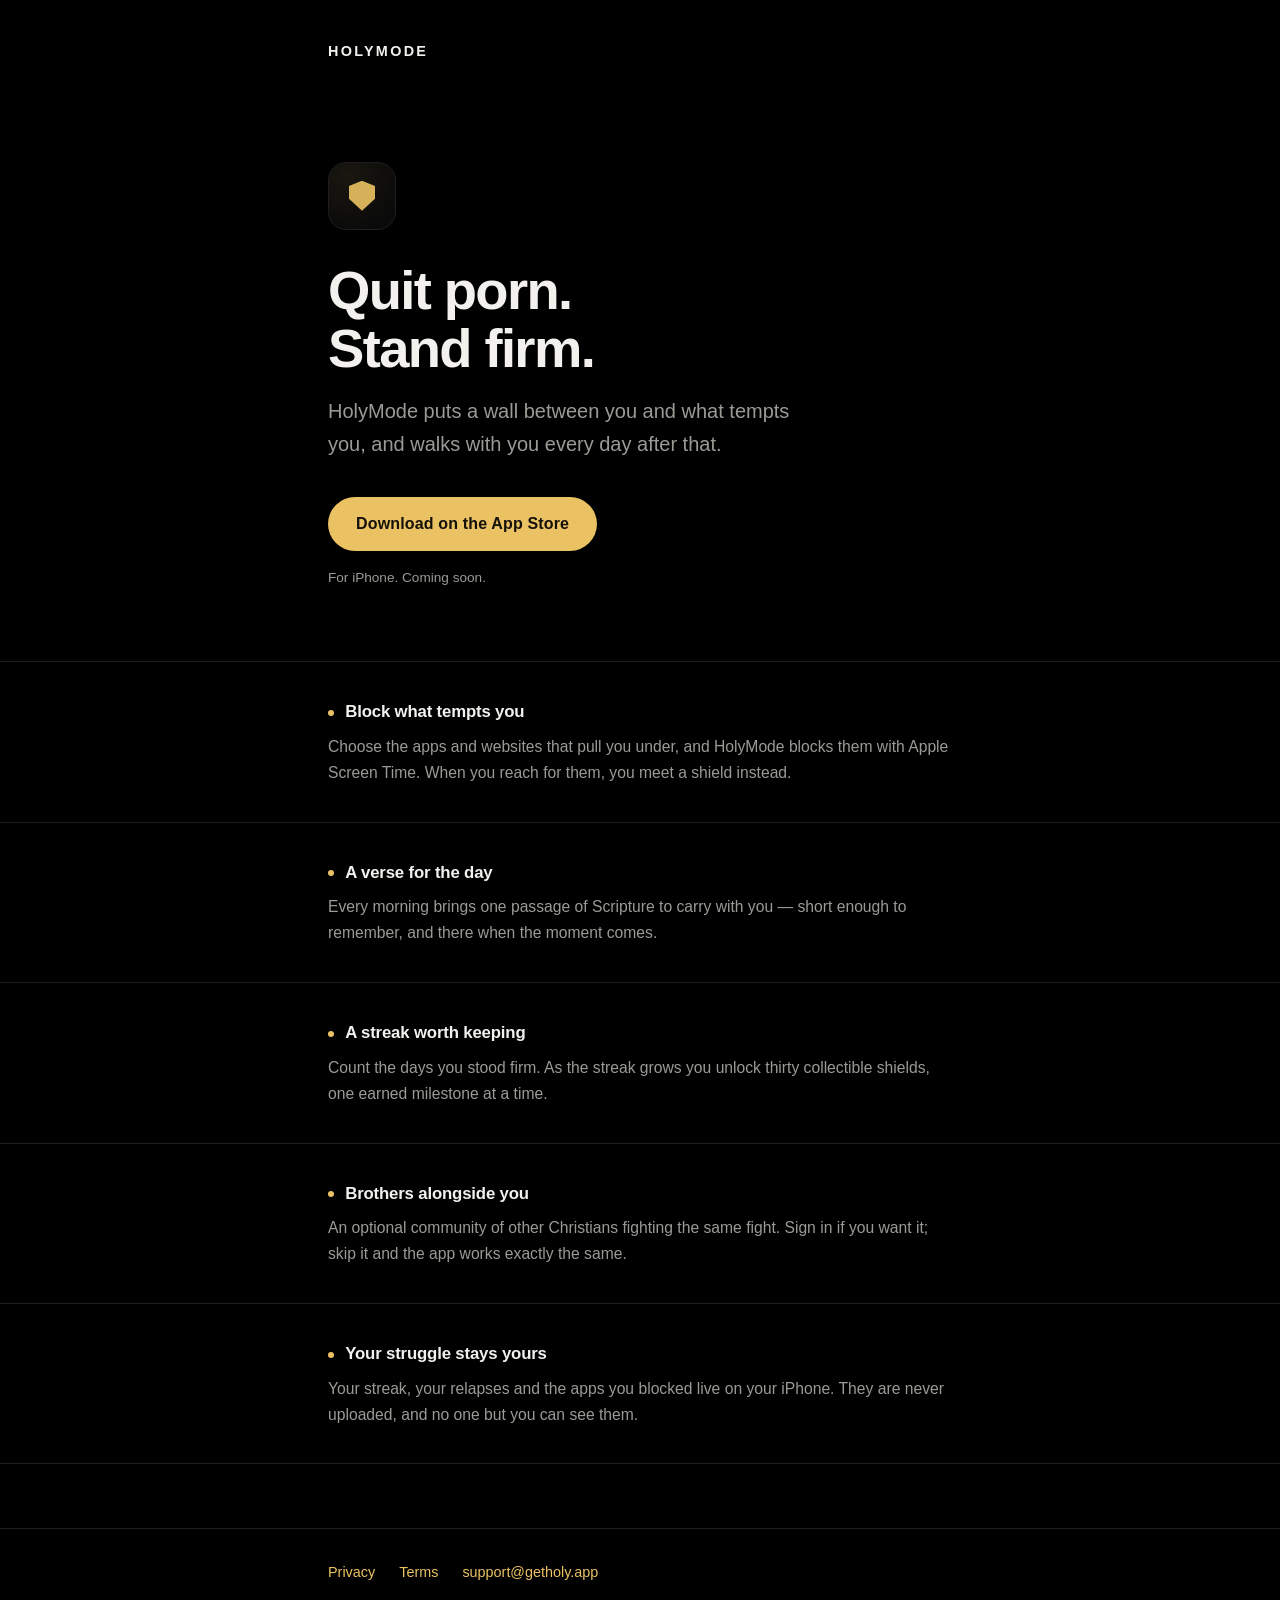
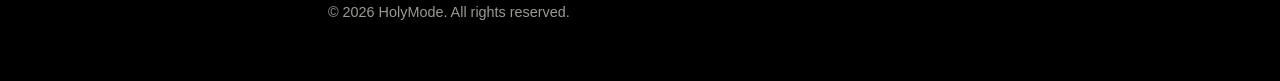
==== index.html @ 7956a9ed "HolyMode marketing site Static landing page, privacy policy and terms, with a dark gold-accented sty" ====
<!DOCTYPE html>
<html lang="en">
<head>
<meta charset="utf-8">
<meta name="viewport" content="width=device-width, initial-scale=1">
<title>HolyMode — Quit porn. Stand firm.</title>
<meta name="description" content="HolyMode is an iPhone app for Christian men who want to quit porn. Block what tempts you, read a verse each day, and build a streak that lasts.">
<meta name="theme-color" content="#000000">
<link rel="stylesheet" href="styles.css">
</head>
<body>

<header class="masthead">
  <div class="wrap"><a class="wordmark" href="index.html">HolyMode</a></div>
</header>

<main>
  <section class="hero">
    <div class="wrap">
      <div class="mark" aria-hidden="true"><span></span></div>
      <h1>Quit porn.<br>Stand firm.</h1>
      <p class="pitch">HolyMode puts a wall between you and what tempts you, and walks with you every day after that.</p>
      <!-- TODO: replace href="#" with the real App Store URL once the app is live. -->
      <a class="cta" href="#">Download on the App Store</a>
      <p class="cta-note">For iPhone. Coming soon.</p>
    </div>
  </section>

  <section class="features" aria-label="What HolyMode does">
    <article class="feature">
      <div class="wrap">
        <h2>Block what tempts you</h2>
        <p>Choose the apps and websites that pull you under, and HolyMode blocks them with Apple Screen Time. When you reach for them, you meet a shield instead.</p>
      </div>
    </article>

    <article class="feature">
      <div class="wrap">
        <h2>A verse for the day</h2>
        <p>Every morning brings one passage of Scripture to carry with you — short enough to remember, and there when the moment comes.</p>
      </div>
    </article>

    <article class="feature">
      <div class="wrap">
        <h2>A streak worth keeping</h2>
        <p>Count the days you stood firm. As the streak grows you unlock thirty collectible shields, one earned milestone at a time.</p>
      </div>
    </article>

    <article class="feature">
      <div class="wrap">
        <h2>Brothers alongside you</h2>
        <p>An optional community of other Christians fighting the same fight. Sign in if you want it; skip it and the app works exactly the same.</p>
      </div>
    </article>

    <article class="feature">
      <div class="wrap">
        <h2>Your struggle stays yours</h2>
        <p>Your streak, your relapses and the apps you blocked live on your iPhone. They are never uploaded, and no one but you can see them.</p>
      </div>
    </article>
  </section>
</main>

<footer class="site-footer">
  <div class="wrap">
    <nav aria-label="Footer">
      <a href="privacy.html">Privacy</a>
      <a href="terms.html">Terms</a>
      <a href="mailto:support@getholy.app">support@getholy.app</a>
    </nav>
    <p class="copyright">&copy; 2026 HolyMode. All rights reserved.</p>
  </div>
</footer>

</body>
</html>
---- styles.css ----
:root {
  --bg: #000000;
  --surface: #0c0c0d;
  --border: #1e1e20;
  --text: #f2f1ee;
  --muted: #9b9a95;
  --gold: #EBC263;
  --gold-dim: #b8944a;
  --font: -apple-system, BlinkMacSystemFont, "SF Pro Text", "Segoe UI", Roboto,
    Helvetica, Arial, sans-serif;
  --measure: 42rem;
}

*,
*::before,
*::after {
  box-sizing: border-box;
}

html {
  -webkit-text-size-adjust: 100%;
}

body {
  margin: 0;
  background: var(--bg);
  color: var(--text);
  font-family: var(--font);
  font-size: 17px;
  line-height: 1.65;
  -webkit-font-smoothing: antialiased;
  text-rendering: optimizeLegibility;
}

a {
  color: var(--gold);
  text-decoration: none;
}

a:hover,
a:focus-visible {
  text-decoration: underline;
}

:focus-visible {
  outline: 2px solid var(--gold);
  outline-offset: 3px;
  border-radius: 4px;
}

.wrap {
  width: 100%;
  max-width: var(--measure);
  margin: 0 auto;
  padding: 0 1.5rem;
}

/* ---------- Site header ---------- */

.masthead {
  padding: 2.25rem 0 0;
}

.wordmark {
  display: inline-block;
  font-size: 0.9rem;
  font-weight: 600;
  letter-spacing: 0.16em;
  text-transform: uppercase;
  color: var(--text);
}

.wordmark:hover,
.wordmark:focus-visible {
  text-decoration: none;
  color: var(--gold);
}

/* ---------- Hero ---------- */

.hero {
  padding: 4.5rem 0 3.5rem;
}

.mark {
  width: 68px;
  height: 68px;
  margin-bottom: 2rem;
  border-radius: 18px;
  border: 1px solid var(--border);
  background: radial-gradient(120% 120% at 30% 20%, #1a1710 0%, #0a0a0a 70%);
  display: grid;
  place-items: center;
}

.mark span {
  display: block;
  width: 26px;
  height: 30px;
  background: var(--gold);
  clip-path: polygon(50% 0%, 100% 18%, 100% 60%, 50% 100%, 0% 60%, 0% 18%);
  opacity: 0.9;
}

.hero h1 {
  margin: 0 0 1rem;
  font-size: clamp(2.2rem, 8vw, 3.4rem);
  line-height: 1.08;
  letter-spacing: -0.03em;
  font-weight: 700;
}

.hero .pitch {
  margin: 0 0 2.25rem;
  max-width: 30rem;
  font-size: clamp(1.05rem, 3.4vw, 1.25rem);
  color: var(--muted);
}

.cta {
  display: inline-block;
  padding: 0.85rem 1.75rem;
  border-radius: 999px;
  background: var(--gold);
  color: #14110a;
  font-weight: 600;
  font-size: 1rem;
  letter-spacing: 0.01em;
  transition: transform 0.18s ease, background-color 0.18s ease;
}

.cta:hover,
.cta:focus-visible {
  background: #f3d287;
  text-decoration: none;
  transform: translateY(-1px);
}

.cta-note {
  margin: 1rem 0 0;
  font-size: 0.85rem;
  color: var(--muted);
}

/* ---------- Features ---------- */

.features {
  display: grid;
  gap: 1px;
  background: var(--border);
  border-top: 1px solid var(--border);
  border-bottom: 1px solid var(--border);
  margin: 0 0 3.5rem;
}

.feature {
  background: var(--bg);
  padding: 2rem 0;
}

.feature h2 {
  margin: 0 0 0.5rem;
  font-size: 1.05rem;
  font-weight: 600;
  letter-spacing: -0.01em;
}

.feature h2::before {
  content: "";
  display: inline-block;
  width: 6px;
  height: 6px;
  margin-right: 0.7rem;
  vertical-align: middle;
  border-radius: 50%;
  background: var(--gold);
}

.feature p {
  margin: 0;
  color: var(--muted);
  font-size: 0.98rem;
}

/* ---------- Legal pages ---------- */

.legal {
  padding: 3rem 0 1rem;
}

.legal h1 {
  font-size: clamp(1.8rem, 6vw, 2.4rem);
  letter-spacing: -0.02em;
  margin: 0 0 0.35rem;
}

.legal .meta {
  margin: 0 0 2.5rem;
  color: var(--muted);
  font-size: 0.9rem;
}

.legal h2 {
  margin: 2.5rem 0 0.6rem;
  font-size: 1.1rem;
  font-weight: 600;
  color: var(--gold);
  letter-spacing: -0.01em;
}

.legal p,
.legal li {
  color: #cfcdc7;
}

.legal ul {
  padding-left: 1.15rem;
  margin: 0.6rem 0;
}

.legal li {
  margin-bottom: 0.4rem;
}

/* ---------- Footer ---------- */

.site-footer {
  border-top: 1px solid var(--border);
  margin-top: 4rem;
  padding: 2rem 0 3.5rem;
  font-size: 0.9rem;
  color: var(--muted);
}

.site-footer nav {
  display: flex;
  flex-wrap: wrap;
  gap: 0.6rem 1.5rem;
  margin-bottom: 1rem;
}

.site-footer .copyright {
  margin: 0;
}

@media (min-width: 40rem) {
  body {
    font-size: 18px;
  }

  .hero {
    padding: 6rem 0 4.5rem;
  }

  .feature {
    padding: 2.25rem 0;
  }
}

@media (prefers-reduced-motion: reduce) {
  *,
  *::before,
  *::after {
    animation-duration: 0.001ms !important;
    animation-iteration-count: 1 !important;
    transition-duration: 0.001ms !important;
    scroll-behavior: auto !important;
  }

  .cta:hover,
  .cta:focus-visible {
    transform: none;
  }
}
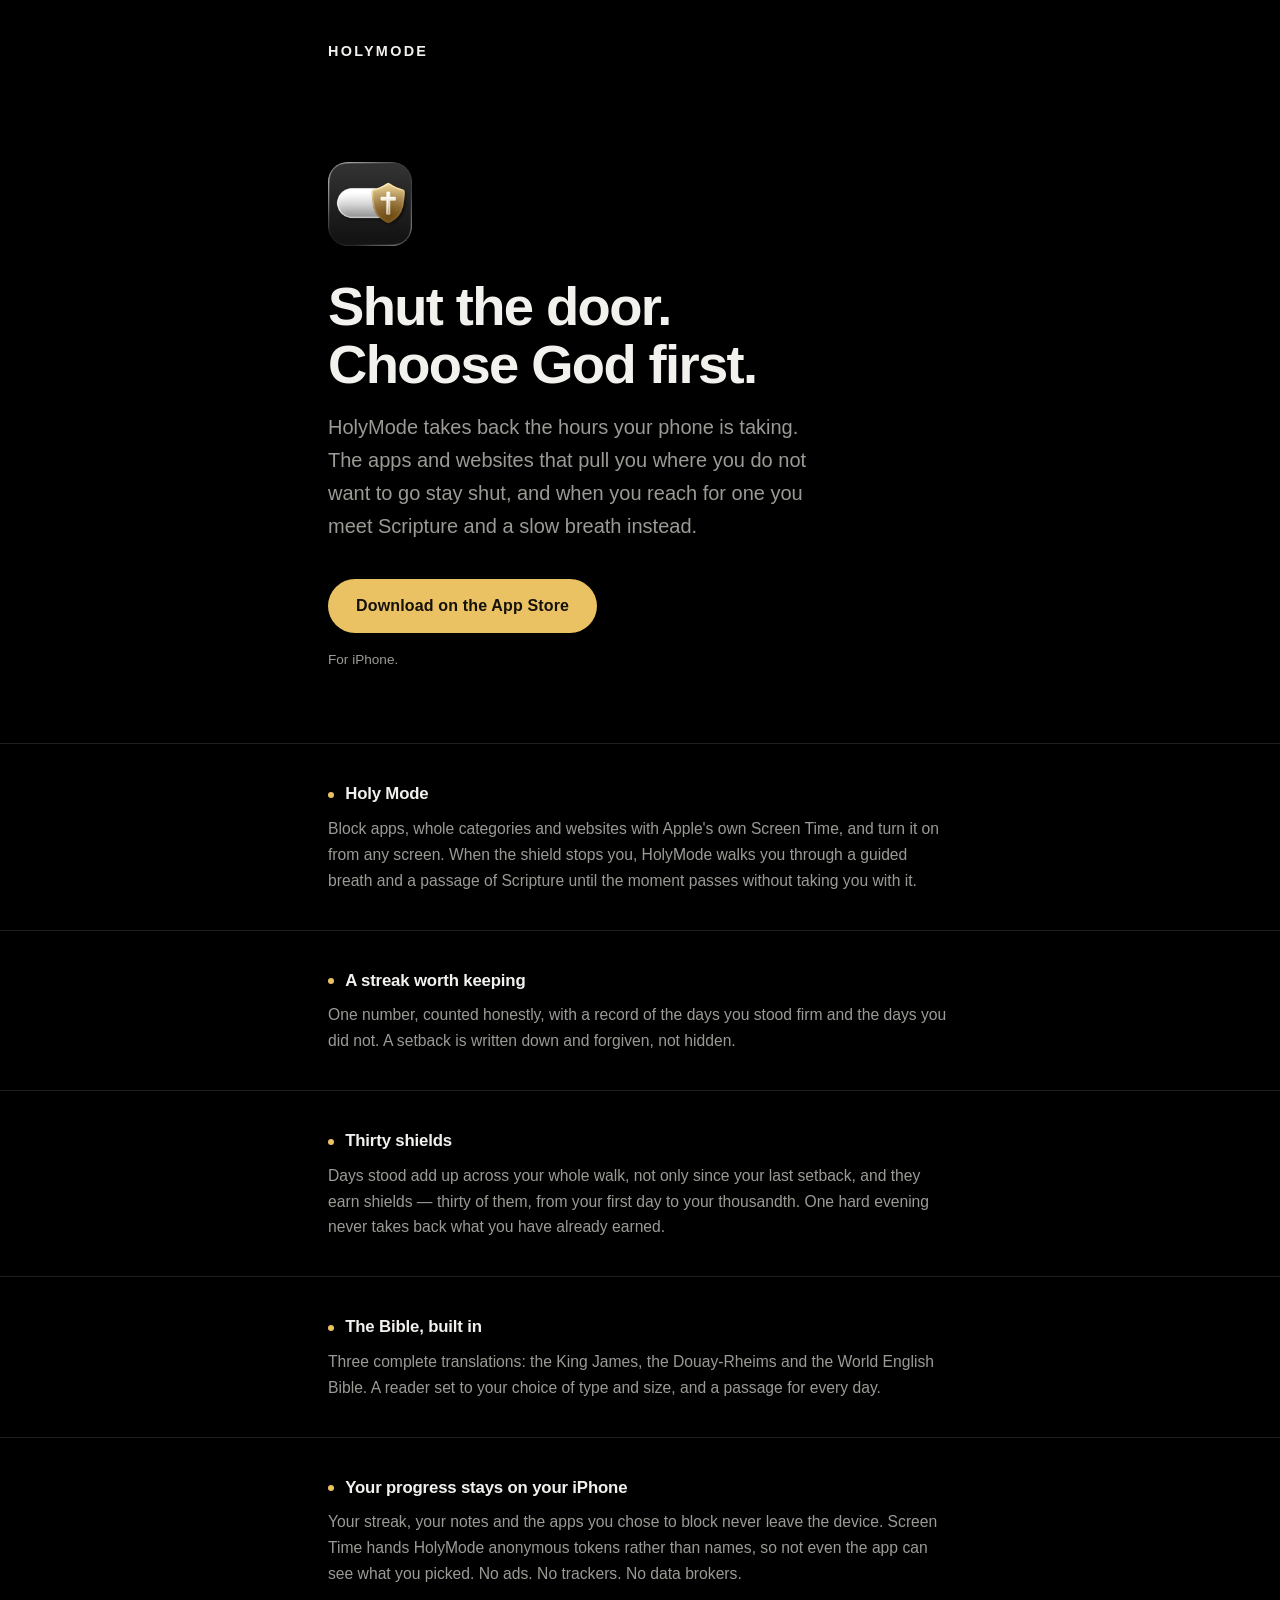
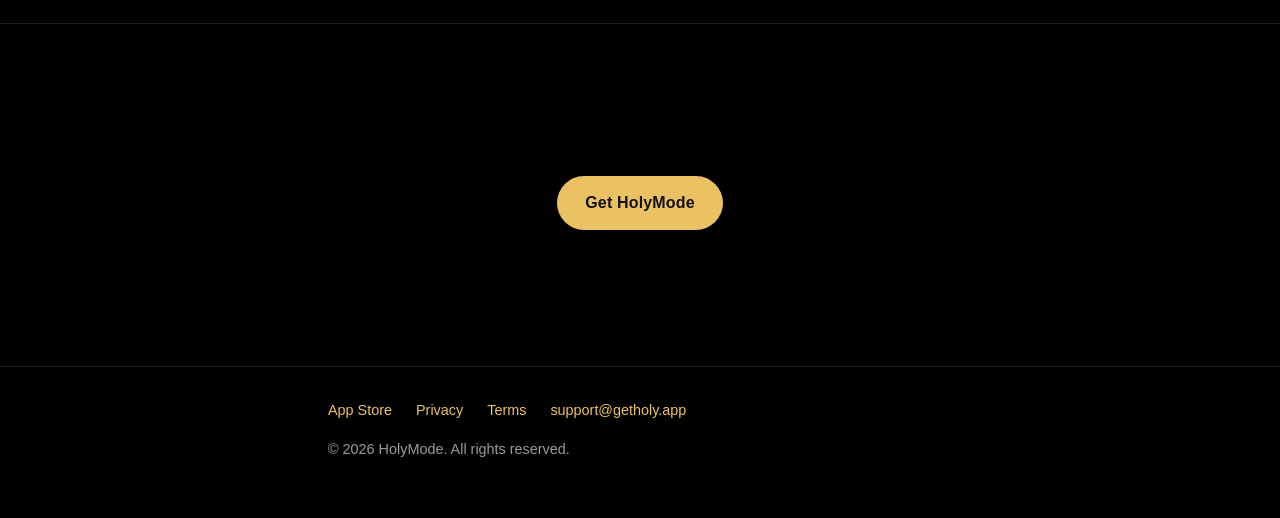
==== commit d2e230b0: "Link the live App Store listing, add /download and the real app icon Co-Authored-By: Claude Opus 5.5" ====
--- a/index.html
+++ b/index.html
@@ -3,9 +3,15 @@
 <head>
 <meta charset="utf-8">
 <meta name="viewport" content="width=device-width, initial-scale=1">
-<title>HolyMode — Quit porn. Stand firm.</title>
-<meta name="description" content="HolyMode is an iPhone app for Christian men who want to quit porn. Block what tempts you, read a verse each day, and build a streak that lasts.">
+<title>HolyMode — Christian screen time and app blocker</title>
+<meta name="description" content="HolyMode blocks the apps and websites that pull you away, and meets you with Scripture and a guided breath instead. A Christian app blocker for iPhone.">
 <meta name="theme-color" content="#000000">
+<meta name="apple-itunes-app" content="app-id=6805688713">
+<meta property="og:title" content="HolyMode — Choose God first">
+<meta property="og:description" content="Block the apps that take your time. Meet Scripture and a guided breath instead.">
+<meta property="og:image" content="https://getholy.app/assets/icon.png">
+<link rel="icon" type="image/png" href="assets/favicon.png">
+<link rel="apple-touch-icon" href="assets/apple-touch-icon.png">
 <link rel="stylesheet" href="styles.css">
 </head>
 <body>
@@ -17,56 +23,62 @@
 <main>
   <section class="hero">
     <div class="wrap">
-      <div class="mark" aria-hidden="true"><span></span></div>
-      <h1>Quit porn.<br>Stand firm.</h1>
-      <p class="pitch">HolyMode puts a wall between you and what tempts you, and walks with you every day after that.</p>
-      <!-- TODO: replace href="#" with the real App Store URL once the app is live. -->
-      <a class="cta" href="#">Download on the App Store</a>
-      <p class="cta-note">For iPhone. Coming soon.</p>
+      <img class="mark" src="assets/icon.png" width="84" height="84" alt="HolyMode app icon">
+      <h1>Shut the door.<br>Choose God first.</h1>
+      <p class="pitch">HolyMode takes back the hours your phone is taking. The apps and websites that pull you where you do not want to go stay shut, and when you reach for one you meet Scripture and a slow breath instead.</p>
+      <a class="cta" href="https://apps.apple.com/app/id6805688713">Download on the App Store</a>
+      <p class="cta-note">For iPhone.</p>
     </div>
   </section>
 
   <section class="features" aria-label="What HolyMode does">
     <article class="feature">
       <div class="wrap">
-        <h2>Block what tempts you</h2>
-        <p>Choose the apps and websites that pull you under, and HolyMode blocks them with Apple Screen Time. When you reach for them, you meet a shield instead.</p>
-      </div>
-    </article>
-
-    <article class="feature">
-      <div class="wrap">
-        <h2>A verse for the day</h2>
-        <p>Every morning brings one passage of Scripture to carry with you — short enough to remember, and there when the moment comes.</p>
+        <h2>Holy Mode</h2>
+        <p>Block apps, whole categories and websites with Apple's own Screen Time, and turn it on from any screen. When the shield stops you, HolyMode walks you through a guided breath and a passage of Scripture until the moment passes without taking you with it.</p>
       </div>
     </article>
 
     <article class="feature">
       <div class="wrap">
         <h2>A streak worth keeping</h2>
-        <p>Count the days you stood firm. As the streak grows you unlock thirty collectible shields, one earned milestone at a time.</p>
+        <p>One number, counted honestly, with a record of the days you stood firm and the days you did not. A setback is written down and forgiven, not hidden.</p>
       </div>
     </article>
 
     <article class="feature">
       <div class="wrap">
-        <h2>Brothers alongside you</h2>
-        <p>An optional community of other Christians fighting the same fight. Sign in if you want it; skip it and the app works exactly the same.</p>
+        <h2>Thirty shields</h2>
+        <p>Days stood add up across your whole walk, not only since your last setback, and they earn shields — thirty of them, from your first day to your thousandth. One hard evening never takes back what you have already earned.</p>
       </div>
     </article>
 
     <article class="feature">
       <div class="wrap">
-        <h2>Your struggle stays yours</h2>
-        <p>Your streak, your relapses and the apps you blocked live on your iPhone. They are never uploaded, and no one but you can see them.</p>
+        <h2>The Bible, built in</h2>
+        <p>Three complete translations: the King James, the Douay-Rheims and the World English Bible. A reader set to your choice of type and size, and a passage for every day.</p>
       </div>
     </article>
+
+    <article class="feature">
+      <div class="wrap">
+        <h2>Your progress stays on your iPhone</h2>
+        <p>Your streak, your notes and the apps you chose to block never leave the device. Screen Time hands HolyMode anonymous tokens rather than names, so not even the app can see what you picked. No ads. No trackers. No data brokers.</p>
+      </div>
+    </article>
+  </section>
+
+  <section class="hero closing">
+    <div class="wrap">
+      <a class="cta" href="https://apps.apple.com/app/id6805688713">Get HolyMode</a>
+    </div>
   </section>
 </main>
 
 <footer class="site-footer">
   <div class="wrap">
     <nav aria-label="Footer">
+      <a href="https://apps.apple.com/app/id6805688713">App Store</a>
       <a href="privacy.html">Privacy</a>
       <a href="terms.html">Terms</a>
       <a href="mailto:support@getholy.app">support@getholy.app</a>
--- a/styles.css
+++ b/styles.css
@@ -83,23 +83,12 @@
 }
 
 .mark {
-  width: 68px;
-  height: 68px;
+  display: block;
+  width: 84px;
+  height: 84px;
   margin-bottom: 2rem;
-  border-radius: 18px;
-  border: 1px solid var(--border);
-  background: radial-gradient(120% 120% at 30% 20%, #1a1710 0%, #0a0a0a 70%);
-  display: grid;
-  place-items: center;
-}
-
-.mark span {
-  display: block;
-  width: 26px;
-  height: 30px;
-  background: var(--gold);
-  clip-path: polygon(50% 0%, 100% 18%, 100% 60%, 50% 100%, 0% 60%, 0% 18%);
-  opacity: 0.9;
+  border-radius: 20px;
+  box-shadow: 0 8px 30px rgba(0, 0, 0, 0.5);
 }
 
 .hero h1 {
@@ -272,3 +261,7 @@
     transform: none;
   }
 }
+
+.closing {
+  text-align: center;
+}
